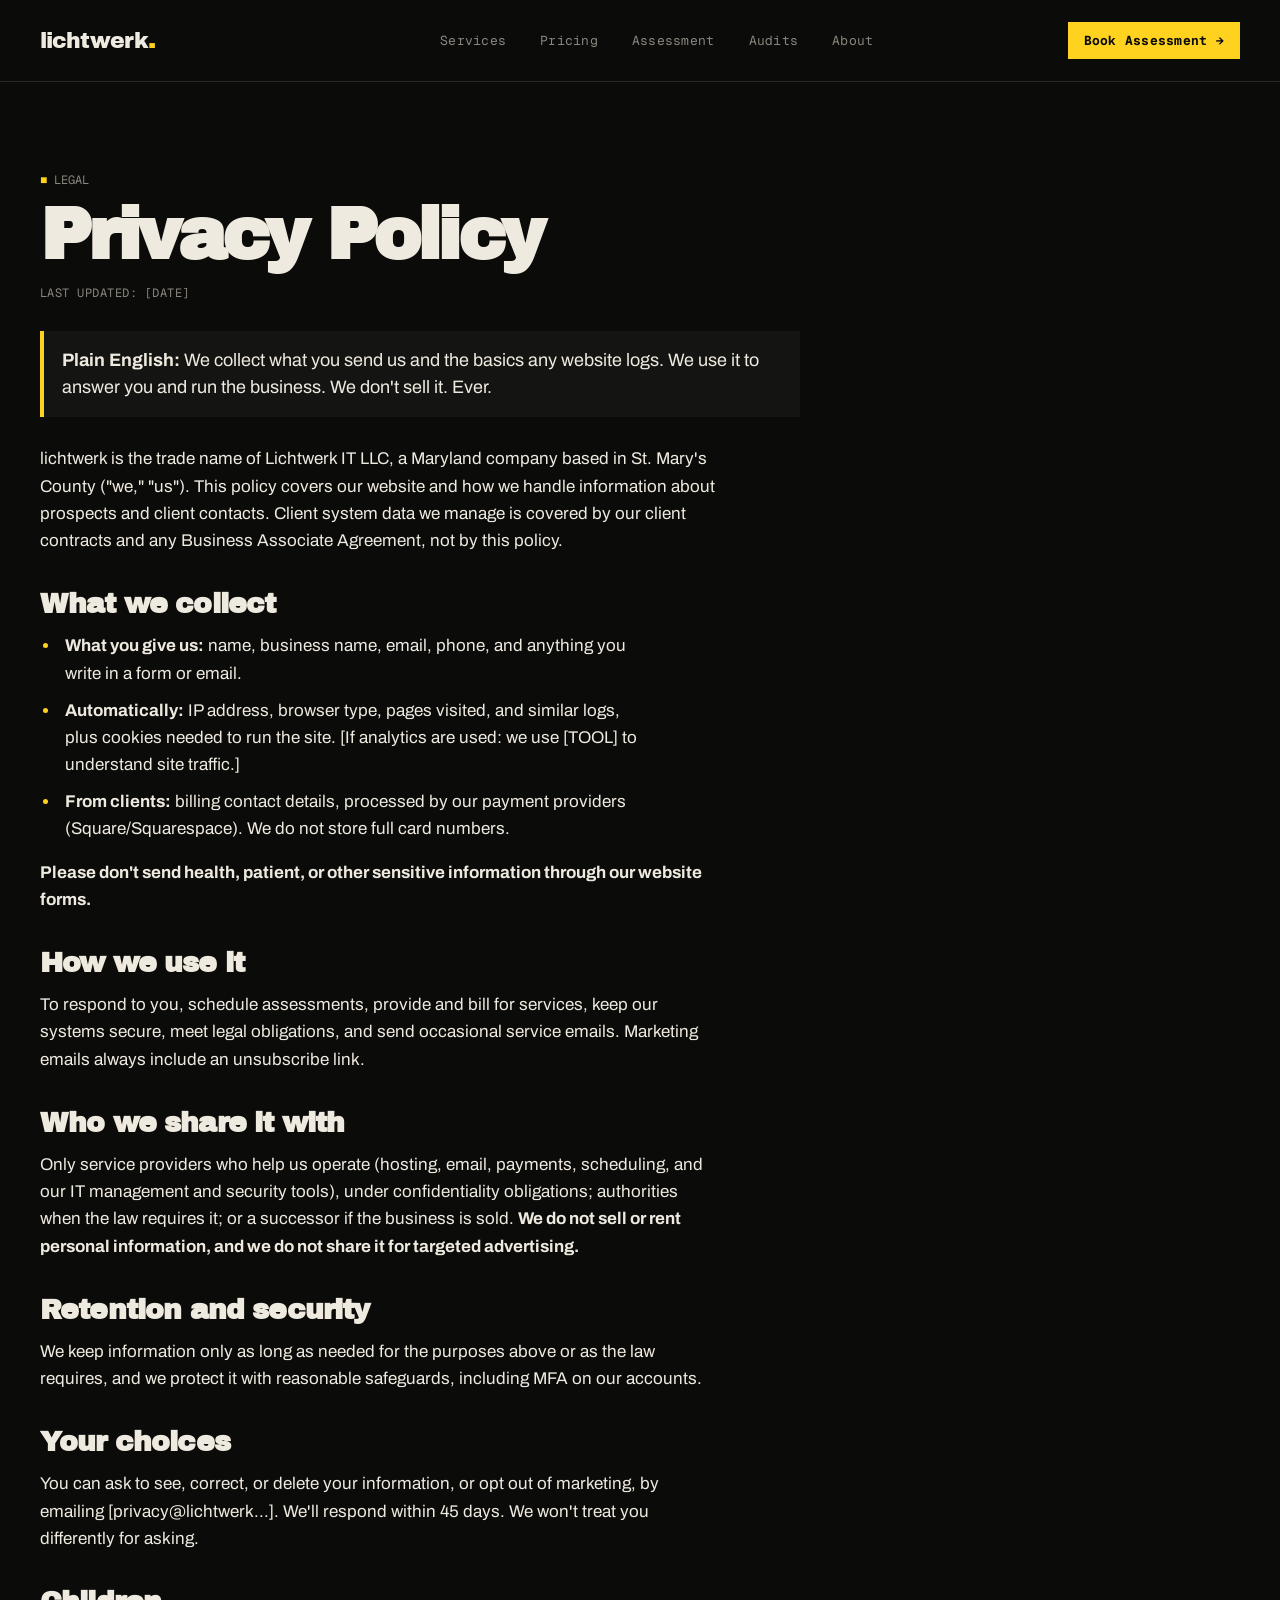
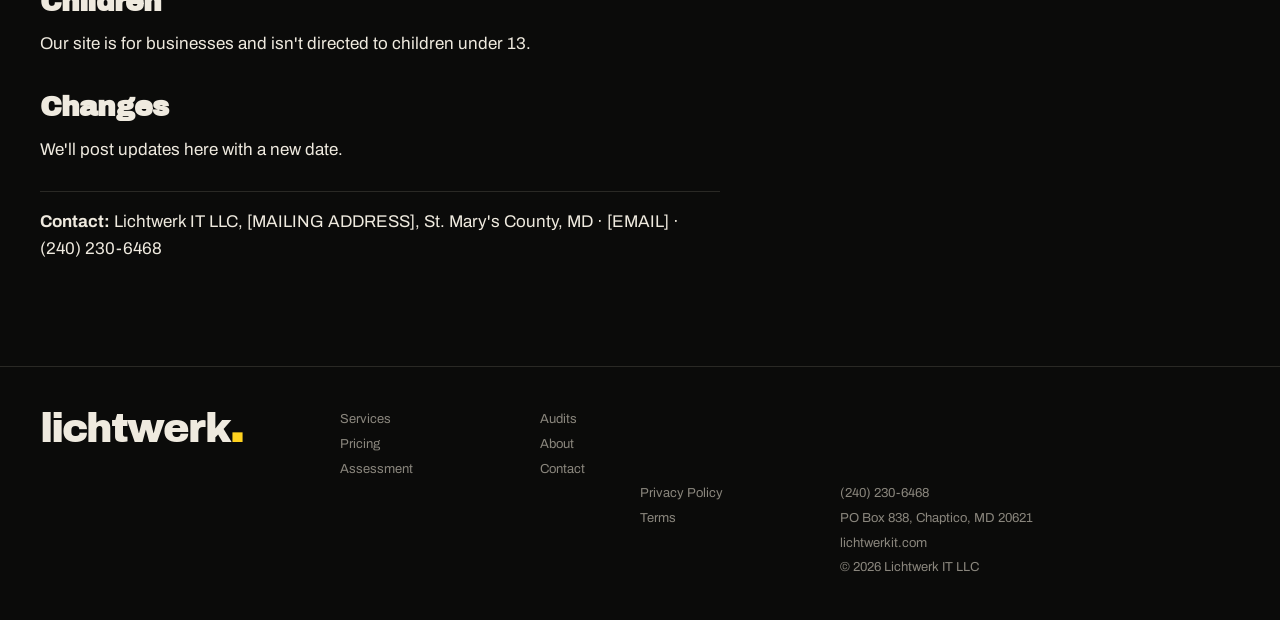
==== src/privacy/index.html @ cf3f7c17 "Add the lichtwerk site and Squarespace paste files The homepage follows the locked design, including" ====
<!doctype html>
<html lang="en">
<head>
<meta charset="utf-8">
<meta name="viewport" content="width=device-width, initial-scale=1">
<title>Privacy Policy — lichtwerk</title>
<meta name="description" content="Privacy policy for lichtwerk.">
<link rel="preconnect" href="https://fonts.googleapis.com">
<link rel="preconnect" href="https://fonts.gstatic.com" crossorigin>
<link href="https://fonts.googleapis.com/css2?family=Archivo+Black&family=Archivo:wght@300;400;700&family=Geist+Mono:wght@400;500&display=swap" rel="stylesheet">
<link rel="stylesheet" href="../base.css">
<link rel="stylesheet" href="../site.css">
</head>
<body>
<div id="lw" class="lw"><nav><a class="logo" href="/">lichtwerk<b>.</b></a><div class="links mono"><a href="/#services">Services</a><a href="/#pricing">Pricing</a><a href="/#assessment">Assessment</a><a href="/#audits">Audits</a><a href="/#about">About</a></div><a class="cta mono" href="tel:+12402306468">Book Assessment →</a></nav><section class="legal"><div class="wrap"><div class="doc"><div class="tag"><i>■</i> Legal</div><h1>Privacy Policy</h1>
<p class="updated">Last updated: [DATE]</p>
<blockquote><strong>Plain English:</strong> We collect what you send us and the basics any website logs. We use it to answer you and run the business. We don't sell it. Ever.</blockquote>
<p>lichtwerk is the trade name of Lichtwerk IT LLC, a Maryland company based in St. Mary's County ("we," "us"). This policy covers our website and how we handle information about prospects and client contacts. Client system data we manage is covered by our client contracts and any Business Associate Agreement, not by this policy.</p>
<h2>What we collect</h2>
<ul><li><strong>What you give us:</strong> name, business name, email, phone, and anything you write in a form or email.</li><li><strong>Automatically:</strong> IP address, browser type, pages visited, and similar logs, plus cookies needed to run the site. [If analytics are used: we use [TOOL] to understand site traffic.]</li><li><strong>From clients:</strong> billing contact details, processed by our payment providers (Square/Squarespace). We do not store full card numbers.</li></ul>
<p><strong>Please don't send health, patient, or other sensitive information through our website forms.</strong></p>
<h2>How we use it</h2>
<p>To respond to you, schedule assessments, provide and bill for services, keep our systems secure, meet legal obligations, and send occasional service emails. Marketing emails always include an unsubscribe link.</p>
<h2>Who we share it with</h2>
<p>Only service providers who help us operate (hosting, email, payments, scheduling, and our IT management and security tools), under confidentiality obligations; authorities when the law requires it; or a successor if the business is sold. <strong>We do not sell or rent personal information, and we do not share it for targeted advertising.</strong></p>
<h2>Retention and security</h2>
<p>We keep information only as long as needed for the purposes above or as the law requires, and we protect it with reasonable safeguards, including MFA on our accounts.</p>
<h2>Your choices</h2>
<p>You can ask to see, correct, or delete your information, or opt out of marketing, by emailing [privacy@lichtwerk...]. We'll respond within 45 days. We won't treat you differently for asking.</p>
<h2>Children</h2>
<p>Our site is for businesses and isn't directed to children under 13.</p>
<h2>Changes</h2>
<p>We'll post updates here with a new date.</p>
<p class="contact"><strong>Contact:</strong> Lichtwerk IT LLC, [MAILING ADDRESS], St. Mary's County, MD · [EMAIL] · (240) 230-6468</p></div></div></section><footer><a class="logo" href="/">lichtwerk<b>.</b></a><div><a href="/#services">Services</a><br><a href="/#pricing">Pricing</a><br><a href="/#assessment">Assessment</a></div><div><a href="/#audits">Audits</a><br><a href="/#about">About</a><br><a href="tel:+12402306468">Contact</a></div><div style="grid-column:7/9"><a href="/privacy" aria-current="page">Privacy Policy</a><br><a href="/terms">Terms</a></div><div style="grid-column:9/13"><a href="tel:+12402306468">(240) 230-6468</a><br>PO Box 838, Chaptico, MD 20621<br><a href="https://lichtwerkit.com">lichtwerkit.com</a><br>© 2026 Lichtwerk IT LLC</div></footer></div>
</body>
</html>
---- src/base.css ----
:root{--ink:#0b0b0a;--paper:#efeadf;--sig:#ffd21f;--mute:#8a867d;--line:#2a2925}
*{box-sizing:border-box;margin:0;padding:0}
body{background:var(--ink);color:var(--paper);font-family:"Archivo",sans-serif;-webkit-font-smoothing:antialiased}
.mono{font-family:"Geist Mono",monospace;letter-spacing:.02em}
nav{display:grid;grid-template-columns:repeat(12,1fr);align-items:center;padding:22px 40px;border-bottom:1px solid var(--line);font-size:13px}
nav .logo{grid-column:span 3;font-family:"Archivo Black";font-size:22px;letter-spacing:-.04em}
nav .logo b{color:var(--sig)}
nav .links{grid-column:5/11;display:flex;gap:34px;color:var(--mute)}
nav .cta{grid-column:11/13;justify-self:end;background:var(--sig);color:var(--ink);padding:10px 16px;font-weight:700}
.tag{font-family:"Geist Mono";font-size:12px;color:var(--mute);text-transform:uppercase}
.tag i{color:var(--sig);font-style:normal}
canvas.dither{image-rendering:pixelated;display:block}
h1{font-family:"Archivo Black";letter-spacing:-.055em;line-height:.86}
.btn{display:inline-block;padding:16px 22px;font-weight:700;font-size:15px;border:1px solid var(--paper)}
.btn.y{background:var(--sig);color:var(--ink);border-color:var(--sig)}
---- src/site.css ----
/* lichtwerk
   Desktop rules are the locked design, scoped under #lw.
   Media queries only change layout below 1100px.
   Paste squarespace/custom-css.css into Squarespace. This file is what
   the static preview uses, without the template-chrome rules. */
#lw{--ink:#0b0b0a;--paper:#efeadf;--sig:#ffd21f;--mute:#8a867d;--line:#2a2925}
#lw, #lw *{box-sizing:border-box;margin:0;padding:0}
#lw{background:var(--ink);color:var(--paper);font-family:"Archivo",sans-serif;-webkit-font-smoothing:antialiased}
#lw .mono{font-family:"Geist Mono",monospace;letter-spacing:.02em}
#lw nav{display:grid;grid-template-columns:repeat(12,1fr);align-items:center;padding:22px 40px;border-bottom:1px solid var(--line);font-size:13px}
#lw nav .logo{grid-column:span 3;font-family:"Archivo Black";font-size:22px;letter-spacing:-.04em}
#lw nav .logo b{color:var(--sig)}
#lw nav .links{grid-column:5/11;display:flex;gap:34px;color:var(--mute)}
#lw nav .cta{grid-column:11/13;justify-self:end;background:var(--sig);color:var(--ink);padding:10px 16px;font-weight:700}
#lw .tag{font-family:"Geist Mono";font-size:12px;color:var(--mute);text-transform:uppercase}
#lw .tag i{color:var(--sig);font-style:normal}
#lw canvas.dither{image-rendering:pixelated;display:block}
#lw h1{font-family:"Archivo Black";letter-spacing:-.055em;line-height:.86}
#lw .btn{display:inline-block;padding:16px 22px;font-weight:700;font-size:15px;border:1px solid var(--paper)}
#lw .btn.y{background:var(--sig);color:var(--ink);border-color:var(--sig)}
#lw section{border-bottom:1px solid var(--line);position:relative}
#lw .wrap{padding:90px 40px;display:grid;grid-template-columns:repeat(12,1fr)}
#lw .sh{grid-column:1/13;display:flex;justify-content:space-between;margin-bottom:40px}
#lw h2{font-family:"Archivo Black";letter-spacing:-.05em;line-height:.9;font-size:72px}
#lw .h{position:relative;height:731px;border-top:1px solid var(--line);display:grid;grid-template-columns:repeat(12,1fr);grid-template-rows:auto auto 1fr;padding:90px 40px 40px;overflow:hidden}
#lw .h canvas{position:absolute;left:0;bottom:0;width:100%;height:24%}
#lw .p{grid-column:span 5;position:relative;z-index:2;margin-top:18px;background:var(--ink);padding:0 18px 14px 0;align-self:start}
#lw .p+.p{grid-column:7/12}
#lw .p b{font-family:"Archivo Black";font-size:210px;letter-spacing:-.07em;line-height:.82;color:var(--sig);display:block}
#lw .p+.p b{color:var(--paper)}
#lw .p .tag{margin-top:14px;color:#bdb8ad}
#lw .row{grid-column:1/13;display:grid;grid-template-columns:repeat(12,1fr);position:relative;z-index:2;align-self:end}
#lw .row h1{grid-column:1/7;font-size:72px;background:var(--ink);padding:12px 16px 6px 0;align-self:end}
#lw .box{background:var(--ink);padding:22px;font-size:17px;line-height:1.5;border:1px solid var(--line)}
#lw .row .box{grid-column:8/13}
#lw .box p{margin:0 0 18px}
#lw .svc{grid-column:1/13;display:grid;grid-template-columns:repeat(4,1fr);border-top:1px solid var(--line)}
#lw .svc div{padding:30px 28px 40px 0;border-right:1px solid var(--line);margin-right:28px}
#lw .svc div:last-child{border:0}
#lw .svc .n{font-family:"Geist Mono";color:var(--sig);font-size:13px}
#lw .svc h3{font-family:"Archivo Black";font-size:28px;letter-spacing:-.03em;margin:40px 0 12px}
#lw .svc p{color:var(--mute);font-size:15px;line-height:1.55}
#lw .paper{background:var(--paper);color:var(--ink)}
#lw .paper .tag{color:#6d695f}
#lw .as{display:grid;grid-template-columns:repeat(12,1fr);min-height:620px}
#lw .as .l{grid-column:1/7;padding:90px 40px}
#lw .as .l p{font-size:19px;line-height:1.5;margin:28px 0;max-width:540px}
#lw .as canvas{grid-column:7/13;width:100%;height:100%}
#lw .steps{display:grid;grid-template-columns:repeat(3,1fr);border-top:2px solid var(--ink);margin-top:34px}
#lw .steps div{padding:16px 16px 0 0;font-size:15px;line-height:1.45}
#lw .steps b{font-family:"Archivo Black";font-size:34px;display:block;letter-spacing:-.03em}
#lw .btn.k{border-color:var(--ink)}
#lw .au{display:grid;grid-template-columns:repeat(12,1fr);min-height:600px}
#lw .au .r{grid-column:8/13;position:relative;background:var(--sig)}
#lw .au .r canvas{position:absolute;inset:0;width:100%;height:100%}
#lw .au .l{grid-column:1/8;padding:90px 40px;border-right:1px solid var(--line)}
#lw .au .l p{font-size:18px;line-height:1.5;max-width:560px;margin:26px 0}
#lw .au h2 span{display:block;font-family:"Archivo";font-weight:300;color:var(--mute);letter-spacing:-.04em}
#lw .stamp{position:absolute;left:28px;bottom:28px;background:var(--ink);padding:18px 20px;width:300px}
#lw .stamp b{font-family:"Archivo Black";font-size:30px;letter-spacing:-.03em;display:block;margin-top:8px}
#lw .stack{grid-column:1/13;display:grid;grid-template-columns:repeat(4,1fr);gap:0}
#lw .stack div{border-left:2px solid var(--sig);padding:6px 20px 0;font-size:15px;line-height:1.5;color:var(--mute)}
#lw .stack b{display:block;color:var(--paper);font-family:"Archivo Black";font-size:22px;margin-bottom:8px;letter-spacing:-.02em}
#lw .loc{grid-column:1/7}
#lw .loc p{font-size:19px;line-height:1.55;color:var(--paper);margin-top:26px;max-width:560px}
#lw .loc2{grid-column:8/13;align-self:end}
#lw .loc2 .tag{line-height:2}
#lw .cta2{background:var(--sig);color:var(--ink);padding:110px 40px;display:grid;grid-template-columns:repeat(12,1fr);overflow:hidden}
#lw .cta2 h2{grid-column:1/9;font-size:120px}
#lw .cta2 .s{grid-column:9/13;align-self:end;font-size:18px;line-height:1.5}
#lw .cta2 .btn{background:var(--ink);color:var(--sig);border-color:var(--ink);margin-top:20px}
#lw footer{padding:40px;display:grid;grid-template-columns:repeat(12,1fr);font-size:13px;color:var(--mute)}
#lw footer .logo{grid-column:1/4;font-family:"Archivo Black";font-size:40px;letter-spacing:-.05em;color:var(--paper)}
#lw footer .logo b{color:var(--sig)}
#lw footer div{grid-column:span 2;line-height:1.9}
#lw .pl{max-width:380px;font-size:17px;line-height:1.5;color:var(--mute)}
#lw .plans{grid-column:1/13;display:grid;grid-template-columns:1fr 1fr;gap:24px}
#lw .plan{border:1px solid var(--line);position:relative;display:flex;flex-direction:column}
#lw .plan .band{position:static;width:100%;height:64px}
#lw .pin{padding:28px 30px 30px;display:flex;flex-direction:column;flex:1}
#lw .pr{display:flex;align-items:end;gap:12px;margin:18px 0 24px}
#lw .pr b{font-family:"Archivo Black";font-size:112px;letter-spacing:-.06em;line-height:.8;color:var(--sig)}
#lw .pr span{font-family:"Geist Mono";font-size:13px;color:var(--mute);line-height:1.3;padding-bottom:4px}
#lw .plan ul{list-style:none;border-top:1px solid var(--line)}
#lw .plan li{padding:12px 0 12px 24px;border-bottom:1px solid var(--line);font-size:16px;position:relative}
#lw .plan li:before{content:"";position:absolute;left:0;top:19px;width:9px;height:9px;background:var(--sig)}
#lw .fine{margin-top:auto;padding-top:22px;font-family:"Geist Mono";font-size:12px;color:var(--mute);text-transform:uppercase}
#lw .pa{background:var(--paper);color:var(--ink);border-color:var(--paper)}
#lw .pa .pr b{color:var(--ink)}
#lw .pa .tag, #lw .pa .pr span, #lw .pa .fine{color:#5d5a52}
#lw .pa ul, #lw .pa li{border-color:#cfc8b8}
#lw .pa li:before{background:var(--ink)}
#lw .plus{font-weight:700;margin-bottom:12px}
#lw .shield{margin-top:20px;background:var(--ink);color:var(--paper);padding:14px 16px;font-size:14px;line-height:1.45;border-left:4px solid var(--sig)}
#lw .exit{grid-column:1/13;margin-top:24px;padding:18px 0;border-top:1px solid var(--line);font-size:15px;color:var(--mute)}
#lw .exit b{color:var(--paper)}
#lw .calc{grid-column:6/13;background:var(--white,#fbf9f4);border:2px solid var(--ink);padding:28px}
#lw .seg{display:grid;grid-template-columns:1fr 1fr;border:2px solid var(--ink);margin-bottom:22px}
#lw .seg button{font:700 15px Archivo;padding:12px;border:0;background:transparent;color:var(--ink);cursor:pointer}
#lw .seg button.on{background:var(--ink);color:var(--sig)}
#lw .ctl label{display:flex;justify-content:space-between}
#lw .ctl label b{font-family:"Archivo Black";font-size:22px;color:var(--ink)}
#lw input[type=range]{width:100%;accent-color:#0b0b0a;margin:10px 0 18px}
#lw .lines div{display:flex;justify-content:space-between;padding:10px 0;border-bottom:1px solid #d8d2c4;font-size:15px}
#lw .lines div span:last-child{font-family:"Geist Mono"}
#lw .lines .tot{border-bottom:2px solid var(--ink);padding:16px 0}
#lw .lines .tot span{font-family:"Archivo Black"!important;font-size:30px;letter-spacing:-.03em}
#lw .lines .m1{color:#5d5a52;font-size:14px}
#lw .disc{font-size:12.5px;color:#5d5a52;margin-top:14px;line-height:1.45}
#lw .assess{background:var(--sig);color:var(--ink)}
#lw .assess h3{font-family:"Archivo Black";font-size:36px;letter-spacing:-.03em;margin:10px 0}
#lw .assess p{font-size:16px;line-height:1.5;max-width:720px}
#lw .btn.k{background:var(--ink);color:var(--sig);border-color:var(--ink)}
#lw .bf{grid-column:4/13;display:flex;flex-wrap:wrap;gap:10px}
#lw .bf span{border:1px solid var(--line);padding:10px 16px;font-family:"Geist Mono";font-size:13px;text-transform:uppercase}
#lw .faq{grid-column:1/13;display:grid;grid-template-columns:repeat(3,1fr);border-top:1px solid var(--line)}
#lw .faq div{padding:26px 28px 30px 0;border-bottom:1px solid var(--line)}
#lw .faq b{font-family:"Archivo Black";font-size:20px;letter-spacing:-.02em;display:block;margin-bottom:10px}
#lw .faq p{color:var(--mute);font-size:15px;line-height:1.55}
#lw .h4{height:731px;position:relative;overflow:hidden;display:grid;grid-template-columns:repeat(12,1fr);padding:40px}
#lw canvas{position:absolute;inset:0;width:100%;height:100%}
#lw .t{grid-column:1/8;align-self:end;position:relative;z-index:2}
#lw h1{font-size:150px}
#lw h1 span{color:var(--sig)}
#lw .t p{font-size:19px;line-height:1.5;max-width:560px;margin:26px 0 26px;background:var(--ink);padding:4px 0}
#lw .t .btn+.btn{margin-left:10px}
#lw .card{grid-column:9/13;align-self:end;position:relative;z-index:2;background:var(--ink);border:1px solid var(--line);padding:20px 22px}
#lw .card div{display:flex;justify-content:space-between;padding:11px 0;border-bottom:1px solid var(--line);font-family:"Geist Mono";font-size:13px}
#lw .card div:last-child{border:0}
#lw .card em{font-style:normal;color:var(--sig)}

/* Links keep the locked colors. Anchors are used so the nav, footer, and
   buttons work; they are not underlined and they do not pick up a template blue. */
#lw a { text-decoration: none; }
#lw nav .logo,
#lw nav .logo:visited { color: var(--paper); }
#lw nav .links a,
#lw nav .links a:visited { color: var(--mute); }
#lw footer a,
#lw footer a:visited { color: inherit; }
#lw .btn { color: var(--paper); background: transparent; border-radius: 0; }
#lw .btn.y { background: var(--sig); color: var(--ink); border-color: var(--sig); }
#lw .btn.k { background: var(--ink); color: var(--sig); border-color: var(--ink); }
#lw .cta2 .btn { background: var(--ink); color: var(--sig); border-color: var(--ink); }
#lw .seg button { border-radius: 0; }
#lw .btn,
#lw nav a,
#lw footer a,
#lw .seg button { cursor: pointer; touch-action: manipulation; }
#lw a:focus-visible,
#lw button:focus-visible,
#lw input:focus-visible {
  outline: 2px solid var(--sig);
  outline-offset: 3px;
}
#lw .assess a:focus-visible,
#lw .cta2 a:focus-visible,
#lw .paper button:focus-visible,
#lw .paper a:focus-visible,
#lw .seg button:focus-visible { outline-color: var(--ink); }
#lw h1, #lw h2, #lw h3 { overflow-wrap: break-word; }
#lw canvas.dither { pointer-events: none; }

/* Legal pages use the same grid, type, and ink field as the homepage. */
#lw .legal .doc { grid-column: 1 / 10; max-width: 760px; }
#lw .legal h1 {
  font-family: "Archivo Black", sans-serif;
  font-size: 72px;
  letter-spacing: -0.05em;
  line-height: 0.92;
  margin: 14px 0 16px;
}
#lw .legal .updated {
  font-family: "Geist Mono", monospace;
  font-size: 12px;
  letter-spacing: 0.04em;
  text-transform: uppercase;
  color: var(--mute);
  margin: 0 0 28px;
}
#lw .legal h2 {
  font-family: "Archivo Black", sans-serif;
  font-size: 28px;
  letter-spacing: -0.03em;
  line-height: 1.15;
  margin: 34px 0 12px;
}
#lw .legal p {
  font-size: 17px;
  line-height: 1.6;
  margin: 0 0 14px;
  color: var(--paper);
  max-width: 68ch;
}
#lw .legal blockquote {
  margin: 0 0 28px;
  padding: 16px 18px;
  border-left: 4px solid var(--sig);
  background: #141412;
  color: var(--paper);
  font-size: 18px;
  line-height: 1.5;
}
#lw .legal ul,
#lw .legal ol {
  margin: 0 0 16px;
  padding-left: 1.25em;
  max-width: 68ch;
}
#lw .legal ul { list-style: disc; }
#lw .legal ol { list-style: decimal; }
#lw .legal li {
  font-size: 17px;
  line-height: 1.6;
  margin: 0 0 10px;
  padding-left: 0.3em;
}
#lw .legal li::marker { color: var(--sig); }
#lw .legal strong { font-weight: 700; }
#lw .legal .contact {
  margin-top: 28px;
  padding-top: 16px;
  border-top: 1px solid var(--line);
}

@media (max-width: 1100px) {
  #lw nav {
    display: flex !important;
    flex-wrap: wrap;
    align-items: center;
    gap: 12px 16px;
    padding: 16px 20px !important;
  }
  #lw nav .logo { font-size: 20px; }
  #lw nav .links {
    order: 3;
    width: 100%;
    display: flex !important;
    flex-wrap: wrap;
    gap: 8px 14px;
  }
  #lw nav .links a { padding: 4px 0; }
  #lw nav .cta { margin-left: auto; }
  #lw .h4 {
    display: flex !important;
    flex-direction: column;
    height: auto !important;
    min-height: 0 !important;
    padding: 28px 20px 36px !important;
    gap: 22px;
  }
  #lw .h4 > .tag {
    position: static !important;
    top: auto !important;
    left: auto !important;
    background: var(--ink);
  }
  #lw .t, #lw .card {
    align-self: stretch !important;
    width: 100%;
    max-width: 100%;
    min-width: 0;
  }
  #lw .t .tag {
    display: inline-block;
    background: var(--ink);
    padding: 4px 6px 4px 0;
  }
  #lw .h4 .btn:not(.y) { background: var(--ink); }
  #lw .card div { gap: 12px; }
  #lw h1 { font-size: 56px !important; }
  #lw .t p { font-size: 17px !important; max-width: none !important; }
  #lw .t .btn { margin: 0 10px 10px 0; }
  #lw .t .btn + .btn { margin-left: 0 !important; }
  #lw .wrap {
    display: flex !important;
    flex-direction: column;
    gap: 22px;
    padding: 48px 20px !important;
  }
  #lw .wrap > * { min-width: 0; max-width: 100%; }
  #lw .sh {
    flex-direction: column !important;
    align-items: flex-start !important;
    gap: 12px;
    margin-bottom: 8px !important;
  }
  #lw h2 { font-size: 40px !important; }
  #lw .legal h1 { font-size: 48px !important; }
  #lw .legal h2 { font-size: 26px !important; }
  #lw .plans,
  #lw .svc,
  #lw .stack,
  #lw .faq { grid-template-columns: 1fr !important; }
  #lw .stack { gap: 18px; }
  #lw .svc div {
    margin-right: 0 !important;
    border-right: 0 !important;
    border-bottom: 1px solid var(--line);
    padding: 22px 0 !important;
  }
  #lw .svc div:last-child { border-bottom: 0; }
  #lw .times {
    display: grid !important;
    grid-template-columns: 1fr !important;
    gap: 22px !important;
  }
  #lw .assess-cta { text-align: left !important; }
  #lw .au {
    display: flex !important;
    flex-direction: column;
    min-height: 0 !important;
  }
  #lw .au .l {
    padding: 48px 20px !important;
    border-right: 0 !important;
    border-bottom: 1px solid var(--line);
  }
  #lw .au .r { min-height: 300px; width: 100%; }
  #lw .cta2 {
    display: block !important;
    padding: 56px 20px !important;
  }
  #lw .cta2 h2 { font-size: 56px !important; }
  #lw .cta2 .s { margin-top: 16px; }
  #lw footer {
    display: flex !important;
    flex-direction: column;
    gap: 18px;
    padding: 32px 20px 48px !important;
  }
  #lw .bf { gap: 8px; }
  #lw .calc, #lw .plan, #lw .plans { width: 100%; max-width: 100%; min-width: 0; }
  #lw .pr { flex-wrap: wrap; min-width: 0; }
  #lw .pr b { max-width: 100%; }
  #lw .fine { overflow-wrap: anywhere; }
  #lw .lines div { gap: 12px; min-width: 0; }
}

@media (max-width: 640px) {
  #lw h1 { font-size: 46px !important; }
  #lw h2 { font-size: 36px !important; }
  #lw .legal h1 { font-size: 40px !important; }
  #lw .cta2 h2 { font-size: 48px !important; }
  #lw .times b { font-size: 68px !important; }
  #lw .t .btn,
  #lw .assess-cta .btn,
  #lw .cta2 .btn,
  #lw .au .l .btn {
    display: block;
    width: 100%;
    text-align: center;
    margin: 0 0 10px !important;
    box-sizing: border-box;
  }
  #lw .stamp {
    width: auto;
    left: 16px;
    right: 16px;
    bottom: 16px;
  }
  #lw .seg button {
    font-size: 13px !important;
    padding: 10px 6px !important;
  }
  #lw .lines .tot {
    flex-direction: column;
    align-items: flex-start;
    gap: 4px;
  }
  #lw .pr b { font-size: 72px !important; }
}
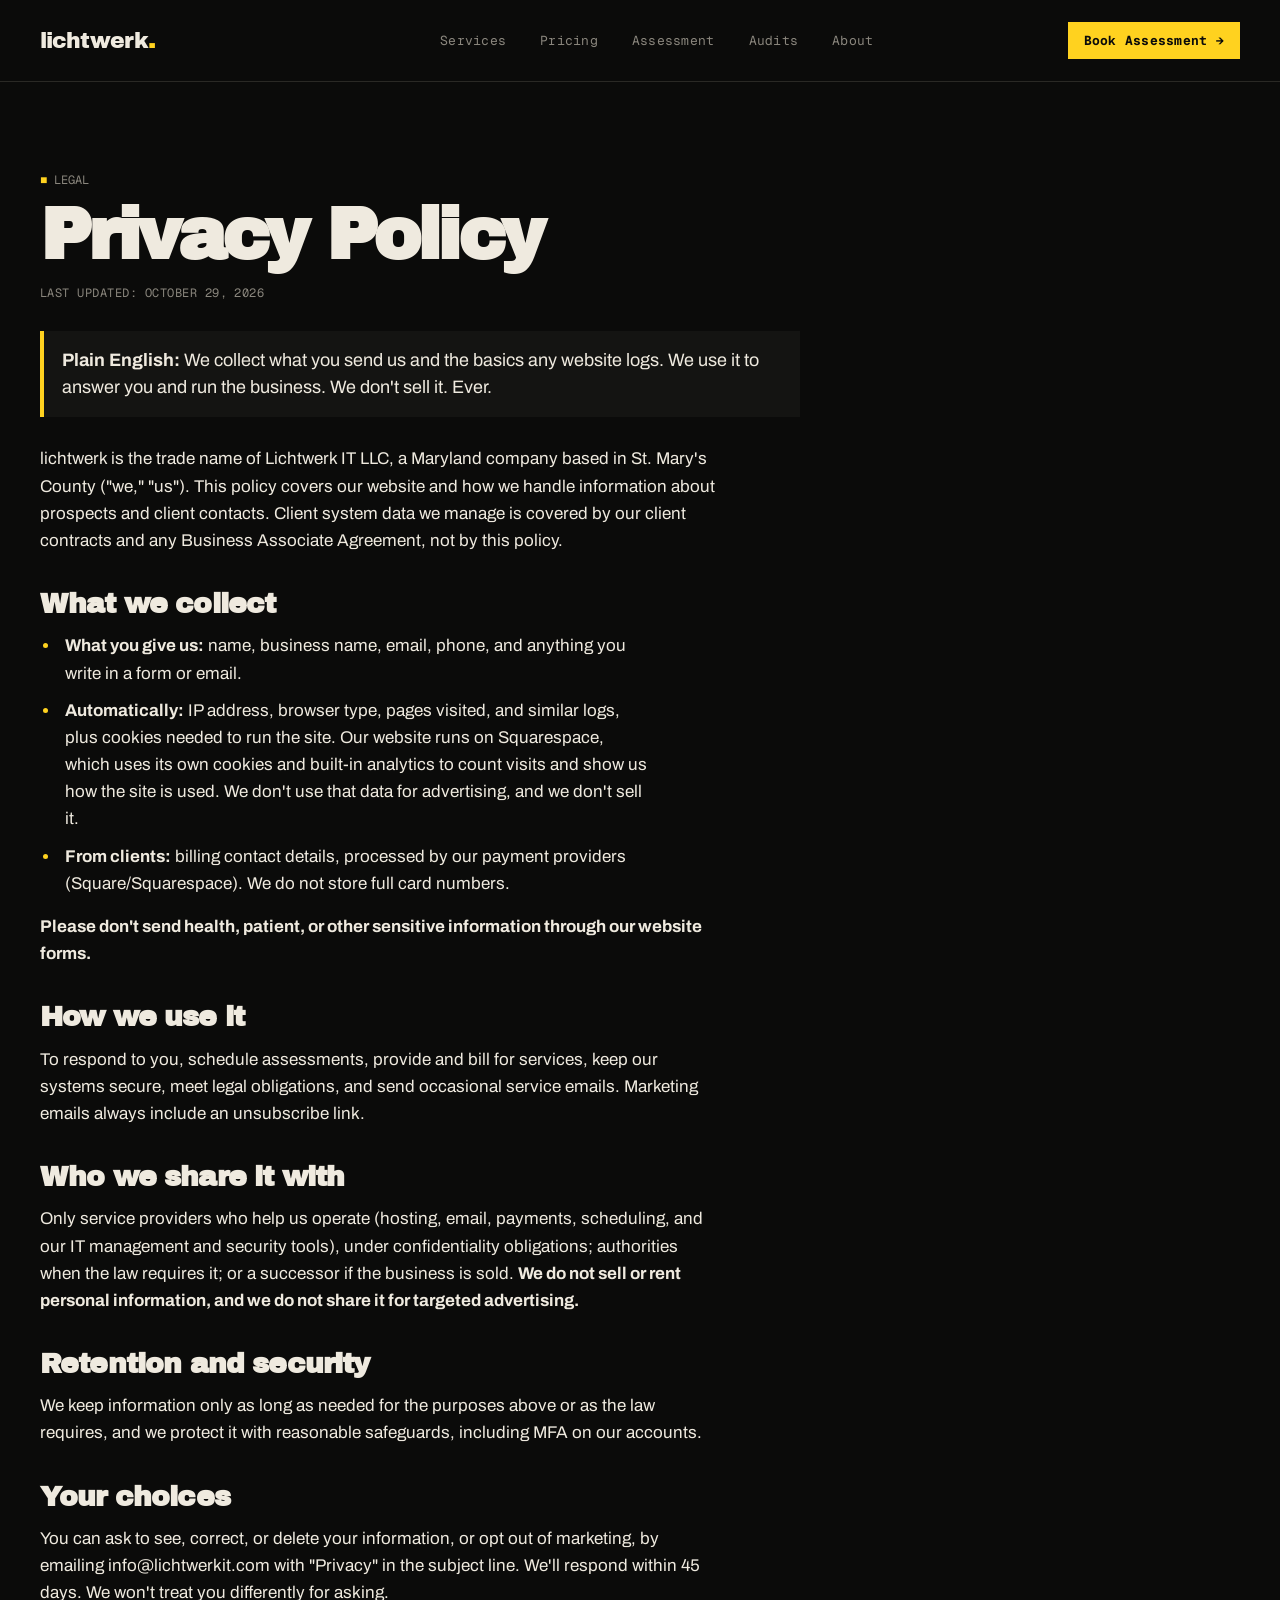
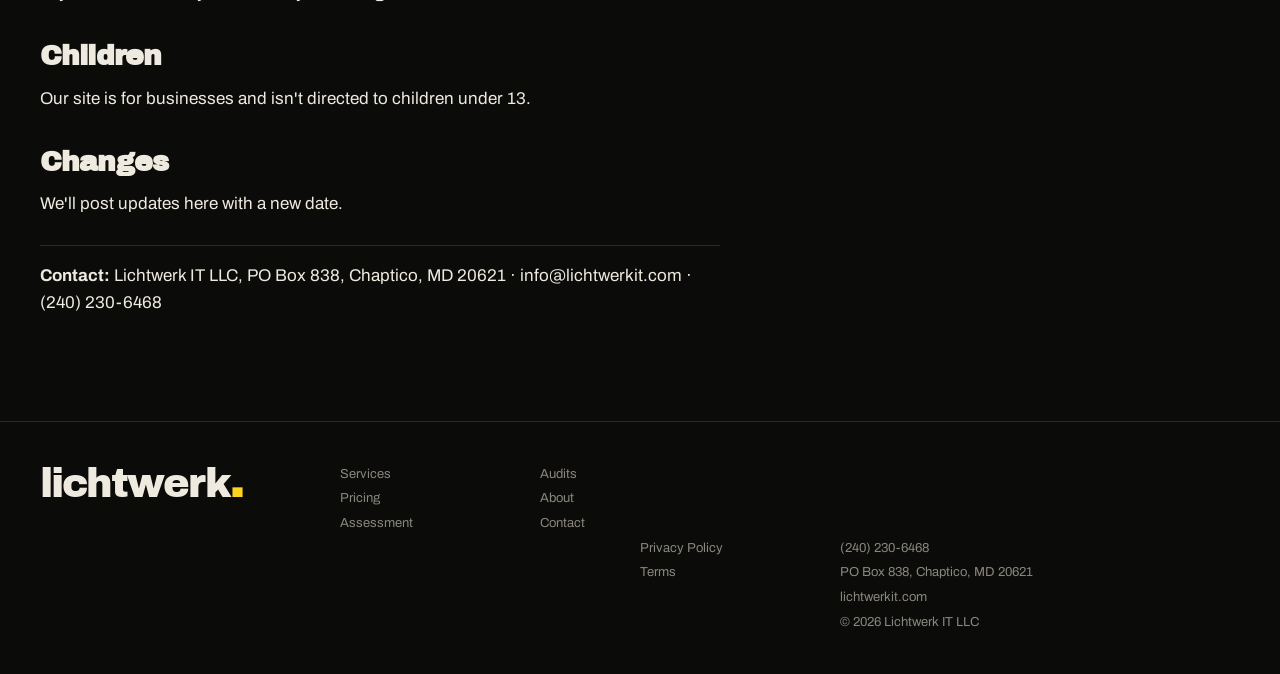
==== commit ece80854: "Fill in the final privacy policy and terms Replace the bracketed placeholders with the dated legal t" ====
--- a/src/privacy/index.html
+++ b/src/privacy/index.html
@@ -13,11 +13,11 @@
 </head>
 <body>
 <div id="lw" class="lw"><nav><a class="logo" href="/">lichtwerk<b>.</b></a><div class="links mono"><a href="/#services">Services</a><a href="/#pricing">Pricing</a><a href="/#assessment">Assessment</a><a href="/#audits">Audits</a><a href="/#about">About</a></div><a class="cta mono" href="tel:+12402306468">Book Assessment →</a></nav><section class="legal"><div class="wrap"><div class="doc"><div class="tag"><i>■</i> Legal</div><h1>Privacy Policy</h1>
-<p class="updated">Last updated: [DATE]</p>
+<p class="updated">Last updated: October 29, 2026</p>
 <blockquote><strong>Plain English:</strong> We collect what you send us and the basics any website logs. We use it to answer you and run the business. We don't sell it. Ever.</blockquote>
 <p>lichtwerk is the trade name of Lichtwerk IT LLC, a Maryland company based in St. Mary's County ("we," "us"). This policy covers our website and how we handle information about prospects and client contacts. Client system data we manage is covered by our client contracts and any Business Associate Agreement, not by this policy.</p>
 <h2>What we collect</h2>
-<ul><li><strong>What you give us:</strong> name, business name, email, phone, and anything you write in a form or email.</li><li><strong>Automatically:</strong> IP address, browser type, pages visited, and similar logs, plus cookies needed to run the site. [If analytics are used: we use [TOOL] to understand site traffic.]</li><li><strong>From clients:</strong> billing contact details, processed by our payment providers (Square/Squarespace). We do not store full card numbers.</li></ul>
+<ul><li><strong>What you give us:</strong> name, business name, email, phone, and anything you write in a form or email.</li><li><strong>Automatically:</strong> IP address, browser type, pages visited, and similar logs, plus cookies needed to run the site. Our website runs on Squarespace, which uses its own cookies and built-in analytics to count visits and show us how the site is used. We don't use that data for advertising, and we don't sell it.</li><li><strong>From clients:</strong> billing contact details, processed by our payment providers (Square/Squarespace). We do not store full card numbers.</li></ul>
 <p><strong>Please don't send health, patient, or other sensitive information through our website forms.</strong></p>
 <h2>How we use it</h2>
 <p>To respond to you, schedule assessments, provide and bill for services, keep our systems secure, meet legal obligations, and send occasional service emails. Marketing emails always include an unsubscribe link.</p>
@@ -26,11 +26,11 @@
 <h2>Retention and security</h2>
 <p>We keep information only as long as needed for the purposes above or as the law requires, and we protect it with reasonable safeguards, including MFA on our accounts.</p>
 <h2>Your choices</h2>
-<p>You can ask to see, correct, or delete your information, or opt out of marketing, by emailing [privacy@lichtwerk...]. We'll respond within 45 days. We won't treat you differently for asking.</p>
+<p>You can ask to see, correct, or delete your information, or opt out of marketing, by emailing info@lichtwerkit.com with "Privacy" in the subject line. We'll respond within 45 days. We won't treat you differently for asking.</p>
 <h2>Children</h2>
 <p>Our site is for businesses and isn't directed to children under 13.</p>
 <h2>Changes</h2>
 <p>We'll post updates here with a new date.</p>
-<p class="contact"><strong>Contact:</strong> Lichtwerk IT LLC, [MAILING ADDRESS], St. Mary's County, MD · [EMAIL] · (240) 230-6468</p></div></div></section><footer><a class="logo" href="/">lichtwerk<b>.</b></a><div><a href="/#services">Services</a><br><a href="/#pricing">Pricing</a><br><a href="/#assessment">Assessment</a></div><div><a href="/#audits">Audits</a><br><a href="/#about">About</a><br><a href="tel:+12402306468">Contact</a></div><div style="grid-column:7/9"><a href="/privacy" aria-current="page">Privacy Policy</a><br><a href="/terms">Terms</a></div><div style="grid-column:9/13"><a href="tel:+12402306468">(240) 230-6468</a><br>PO Box 838, Chaptico, MD 20621<br><a href="https://lichtwerkit.com">lichtwerkit.com</a><br>© 2026 Lichtwerk IT LLC</div></footer></div>
+<p class="contact"><strong>Contact:</strong> Lichtwerk IT LLC, PO Box 838, Chaptico, MD 20621 · info@lichtwerkit.com · (240) 230-6468</p></div></div></section><footer><a class="logo" href="/">lichtwerk<b>.</b></a><div><a href="/#services">Services</a><br><a href="/#pricing">Pricing</a><br><a href="/#assessment">Assessment</a></div><div><a href="/#audits">Audits</a><br><a href="/#about">About</a><br><a href="tel:+12402306468">Contact</a></div><div style="grid-column:7/9"><a href="/privacy" aria-current="page">Privacy Policy</a><br><a href="/terms">Terms</a></div><div style="grid-column:9/13"><a href="tel:+12402306468">(240) 230-6468</a><br>PO Box 838, Chaptico, MD 20621<br><a href="https://lichtwerkit.com">lichtwerkit.com</a><br>© 2026 Lichtwerk IT LLC</div></footer></div>
 </body>
 </html>
